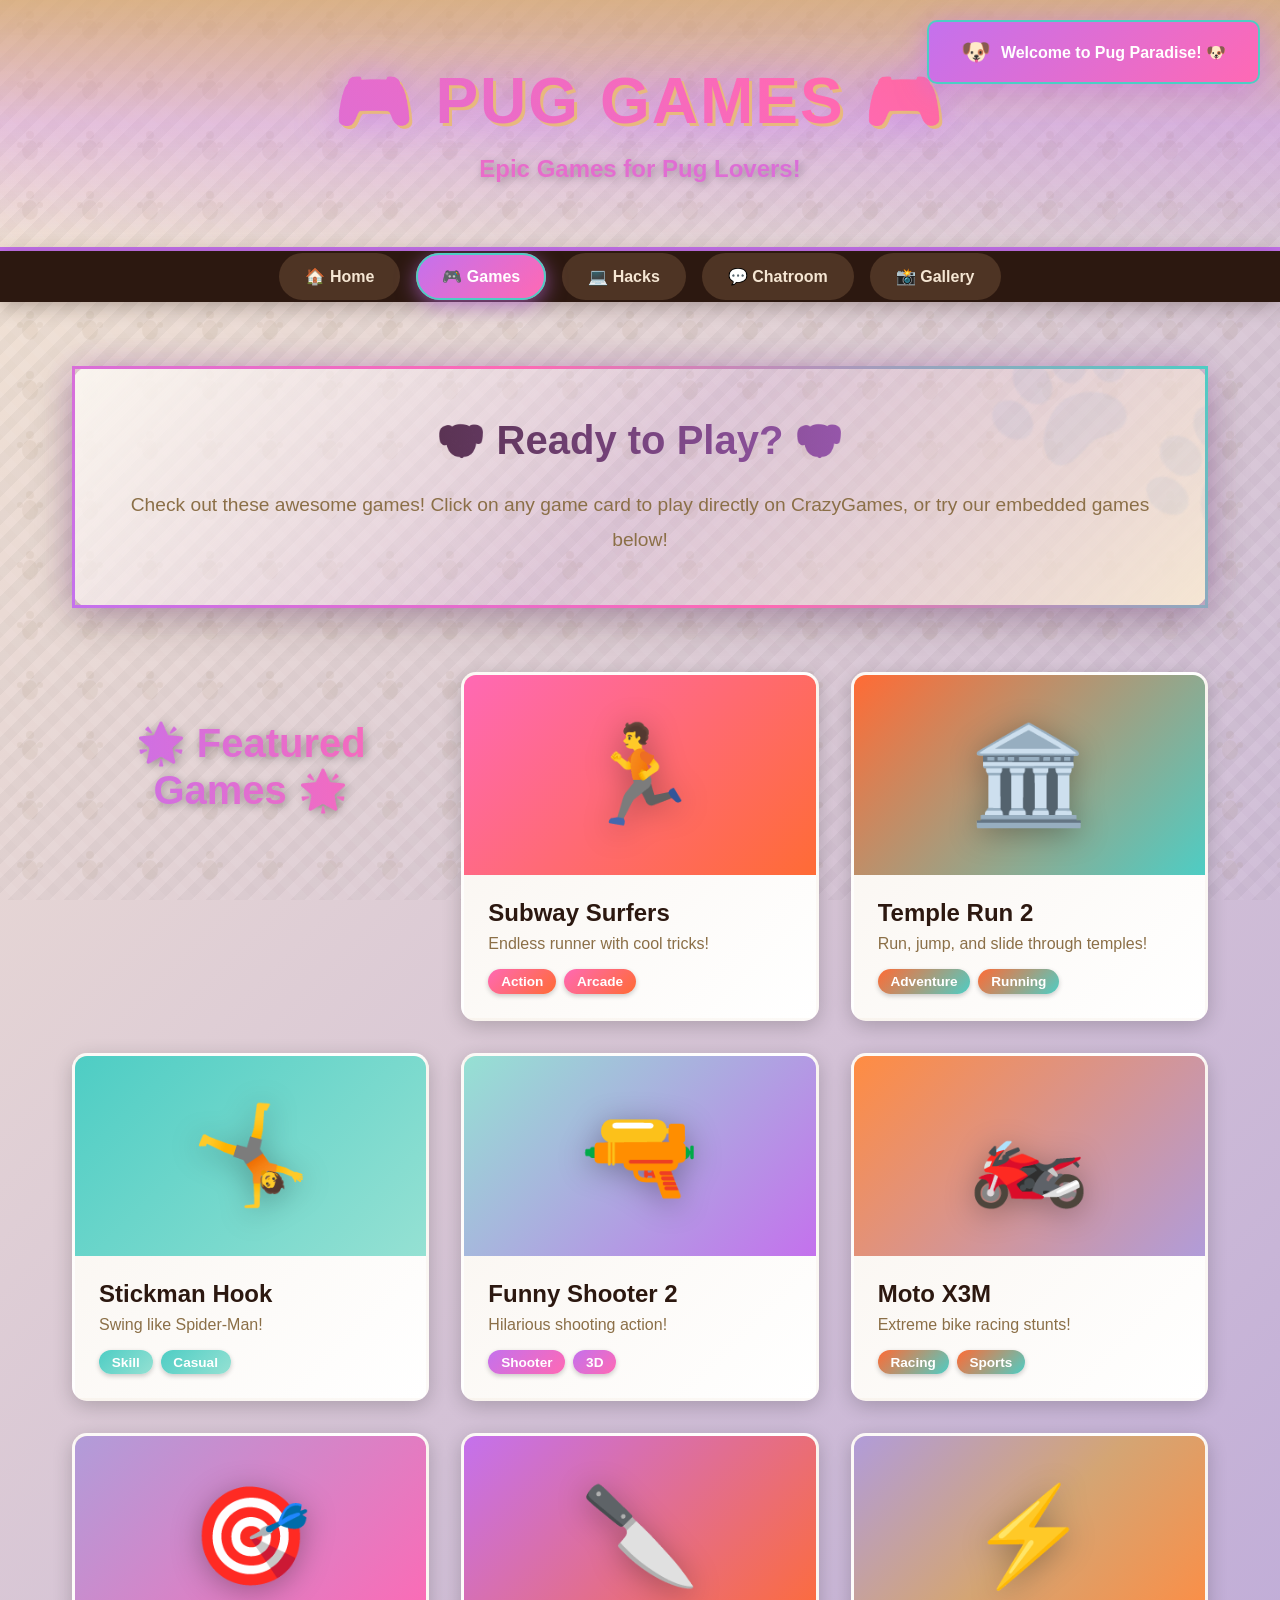
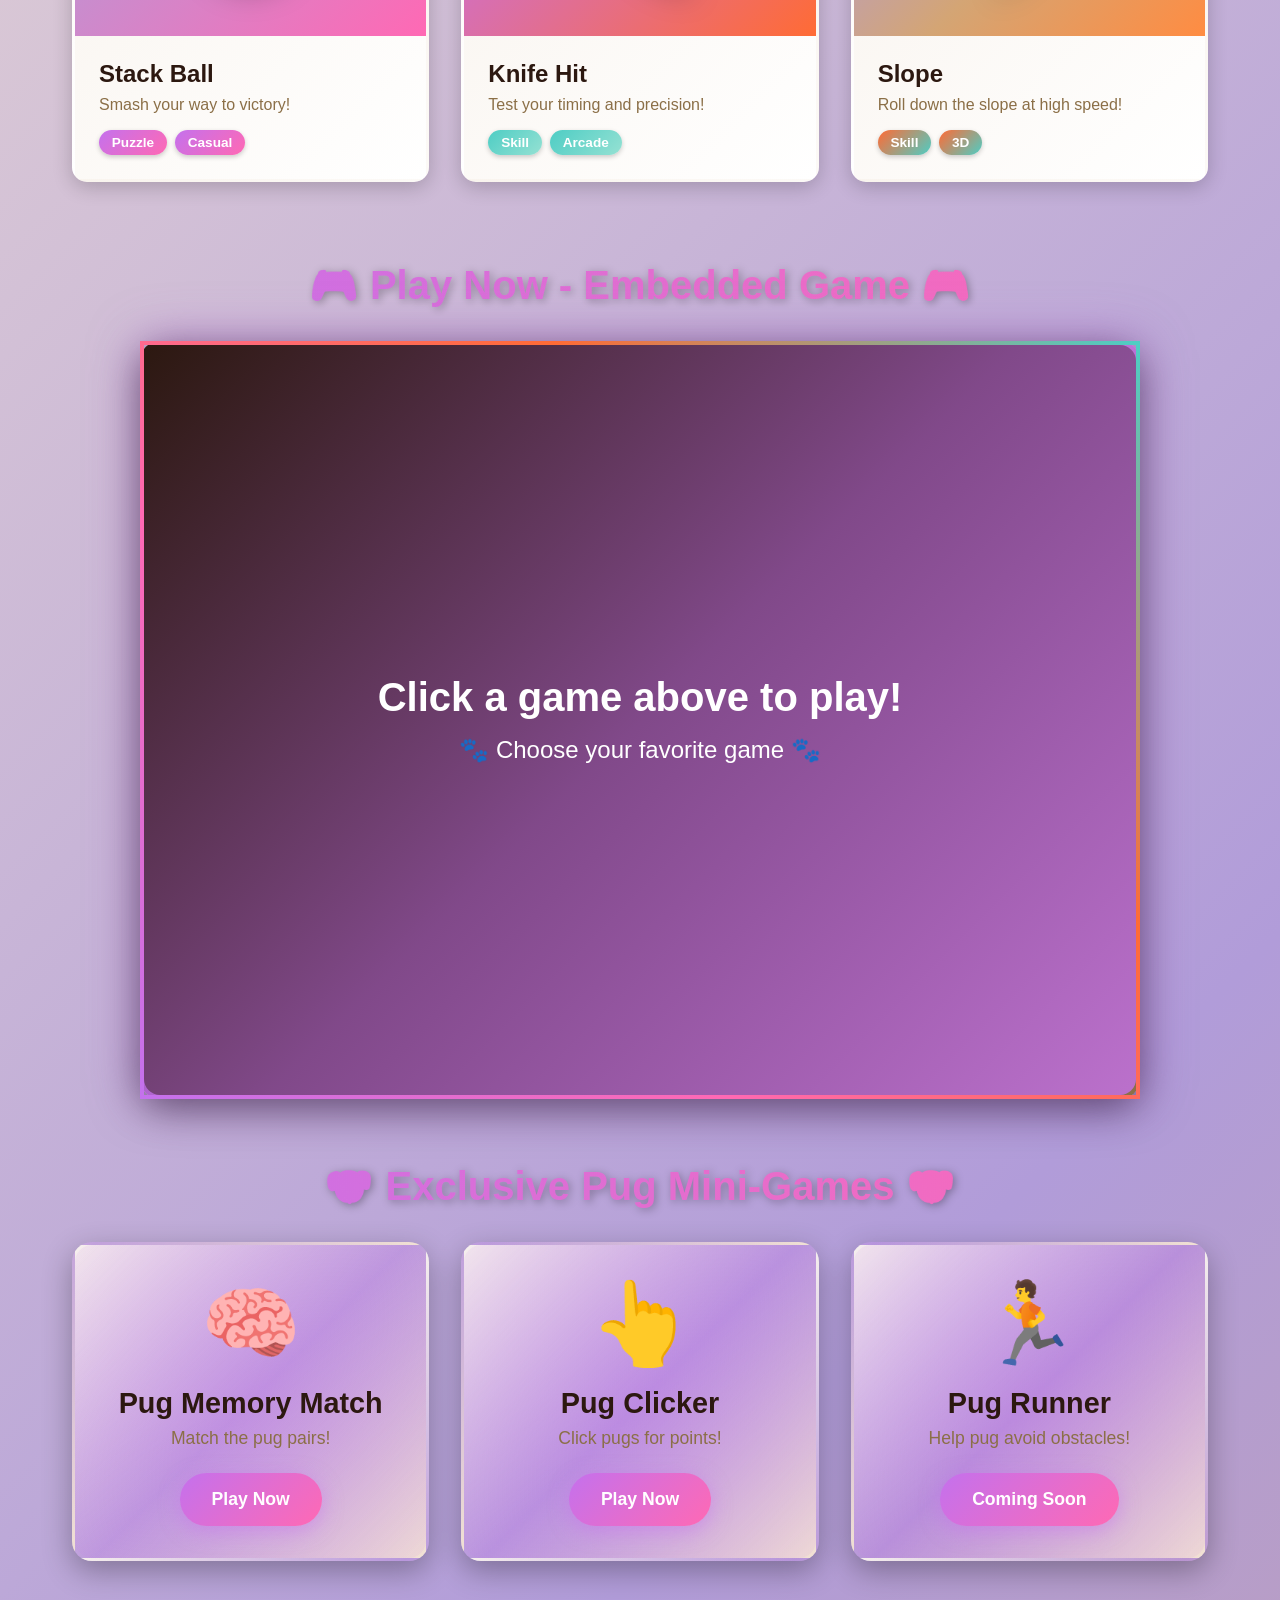
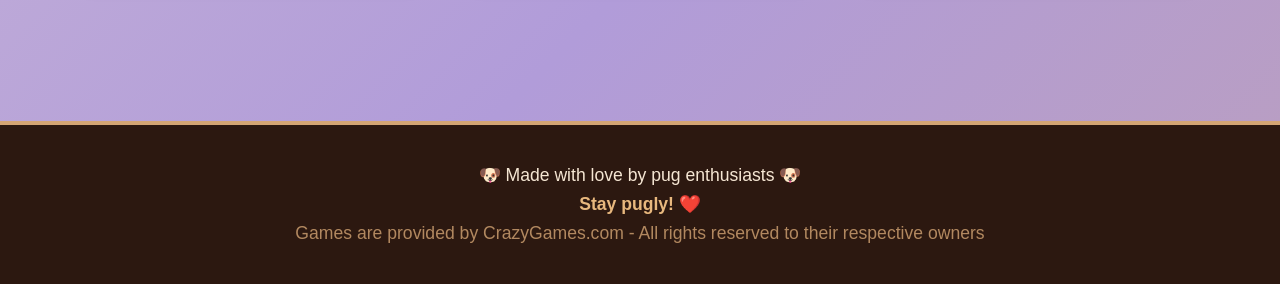
==== games.html @ 5ff5206b "Add games section with CrazyGames integration Created a vibrant games page featuring: - games.html: " ====
<!DOCTYPE html>
<html lang="en">
<head>
    <meta charset="UTF-8">
    <meta name="viewport" content="width=device-width, initial-scale=1.0">
    <title>Pug Paradise - Games</title>
    <link rel="stylesheet" href="styles.css">
    <link rel="stylesheet" href="games-styles.css">
</head>
<body>
    <div class="paw-prints"></div>

    <header class="hero">
        <div class="hero-content">
            <h1 class="glitch-text" data-text="🎮 PUG GAMES 🎮">🎮 PUG GAMES 🎮</h1>
            <p class="tagline">Epic Games for Pug Lovers!</p>
        </div>
    </header>

    <nav class="main-nav">
        <ul>
            <li><a href="index.html" class="nav-link">🏠 Home</a></li>
            <li><a href="games.html" class="nav-link active">🎮 Games</a></li>
            <li><a href="#hacks" class="nav-link">💻 Hacks</a></li>
            <li><a href="#chat" class="nav-link">💬 Chatroom</a></li>
            <li><a href="#gallery" class="nav-link">📸 Gallery</a></li>
        </ul>
    </nav>

    <main class="container">
        <section class="games-intro">
            <div class="pug-card">
                <h2>🐶 Ready to Play? 🐶</h2>
                <p>Check out these awesome games! Click on any game card to play directly on CrazyGames, or try our embedded games below!</p>
            </div>
        </section>

        <section class="games-grid">
            <h2 class="section-title">🌟 Featured Games 🌟</h2>

            <div class="game-card" data-game="subway-surfers">
                <div class="game-thumbnail">
                    <div class="game-icon">🏃</div>
                    <div class="play-overlay">
                        <span class="play-btn">▶ PLAY</span>
                    </div>
                </div>
                <div class="game-info">
                    <h3>Subway Surfers</h3>
                    <p>Endless runner with cool tricks!</p>
                    <div class="game-tags">
                        <span class="tag">Action</span>
                        <span class="tag">Arcade</span>
                    </div>
                </div>
            </div>

            <div class="game-card" data-game="temple-run-2">
                <div class="game-thumbnail">
                    <div class="game-icon">🏛️</div>
                    <div class="play-overlay">
                        <span class="play-btn">▶ PLAY</span>
                    </div>
                </div>
                <div class="game-info">
                    <h3>Temple Run 2</h3>
                    <p>Run, jump, and slide through temples!</p>
                    <div class="game-tags">
                        <span class="tag">Adventure</span>
                        <span class="tag">Running</span>
                    </div>
                </div>
            </div>

            <div class="game-card" data-game="stickman-hook">
                <div class="game-thumbnail">
                    <div class="game-icon">🤸</div>
                    <div class="play-overlay">
                        <span class="play-btn">▶ PLAY</span>
                    </div>
                </div>
                <div class="game-info">
                    <h3>Stickman Hook</h3>
                    <p>Swing like Spider-Man!</p>
                    <div class="game-tags">
                        <span class="tag">Skill</span>
                        <span class="tag">Casual</span>
                    </div>
                </div>
            </div>

            <div class="game-card" data-game="funny-shooter-2">
                <div class="game-thumbnail">
                    <div class="game-icon">🔫</div>
                    <div class="play-overlay">
                        <span class="play-btn">▶ PLAY</span>
                    </div>
                </div>
                <div class="game-info">
                    <h3>Funny Shooter 2</h3>
                    <p>Hilarious shooting action!</p>
                    <div class="game-tags">
                        <span class="tag">Shooter</span>
                        <span class="tag">3D</span>
                    </div>
                </div>
            </div>

            <div class="game-card" data-game="moto-x3m">
                <div class="game-thumbnail">
                    <div class="game-icon">🏍️</div>
                    <div class="play-overlay">
                        <span class="play-btn">▶ PLAY</span>
                    </div>
                </div>
                <div class="game-info">
                    <h3>Moto X3M</h3>
                    <p>Extreme bike racing stunts!</p>
                    <div class="game-tags">
                        <span class="tag">Racing</span>
                        <span class="tag">Sports</span>
                    </div>
                </div>
            </div>

            <div class="game-card" data-game="stack-ball">
                <div class="game-thumbnail">
                    <div class="game-icon">🎯</div>
                    <div class="play-overlay">
                        <span class="play-btn">▶ PLAY</span>
                    </div>
                </div>
                <div class="game-info">
                    <h3>Stack Ball</h3>
                    <p>Smash your way to victory!</p>
                    <div class="game-tags">
                        <span class="tag">Puzzle</span>
                        <span class="tag">Casual</span>
                    </div>
                </div>
            </div>

            <div class="game-card" data-game="knife-hit">
                <div class="game-thumbnail">
                    <div class="game-icon">🔪</div>
                    <div class="play-overlay">
                        <span class="play-btn">▶ PLAY</span>
                    </div>
                </div>
                <div class="game-info">
                    <h3>Knife Hit</h3>
                    <p>Test your timing and precision!</p>
                    <div class="game-tags">
                        <span class="tag">Skill</span>
                        <span class="tag">Arcade</span>
                    </div>
                </div>
            </div>

            <div class="game-card" data-game="slope">
                <div class="game-thumbnail">
                    <div class="game-icon">⚡</div>
                    <div class="play-overlay">
                        <span class="play-btn">▶ PLAY</span>
                    </div>
                </div>
                <div class="game-info">
                    <h3>Slope</h3>
                    <p>Roll down the slope at high speed!</p>
                    <div class="game-tags">
                        <span class="tag">Skill</span>
                        <span class="tag">3D</span>
                    </div>
                </div>
            </div>
        </section>

        <section class="embedded-game-section">
            <h2 class="section-title">🎮 Play Now - Embedded Game 🎮</h2>
            <div class="game-container">
                <div class="game-frame-wrapper">
                    <iframe id="game-frame"
                            src=""
                            frameborder="0"
                            allowfullscreen
                            allow="gamepad *;">
                    </iframe>
                    <div class="game-overlay">
                        <h3>Click a game above to play!</h3>
                        <p>🐾 Choose your favorite game 🐾</p>
                    </div>
                </div>
            </div>
        </section>

        <section class="pug-game-section">
            <h2 class="section-title">🐶 Exclusive Pug Mini-Games 🐶</h2>
            <div class="mini-games-grid">
                <div class="mini-game-card" id="pug-memory">
                    <div class="mini-game-icon">🧠</div>
                    <h3>Pug Memory Match</h3>
                    <p>Match the pug pairs!</p>
                    <button class="mini-game-btn">Play Now</button>
                </div>

                <div class="mini-game-card" id="pug-clicker">
                    <div class="mini-game-icon">👆</div>
                    <h3>Pug Clicker</h3>
                    <p>Click pugs for points!</p>
                    <button class="mini-game-btn">Play Now</button>
                </div>

                <div class="mini-game-card" id="pug-runner">
                    <div class="mini-game-icon">🏃</div>
                    <h3>Pug Runner</h3>
                    <p>Help pug avoid obstacles!</p>
                    <button class="mini-game-btn">Coming Soon</button>
                </div>
            </div>
        </section>
    </main>

    <footer class="pug-footer">
        <div class="footer-content">
            <p>🐶 Made with love by pug enthusiasts 🐶</p>
            <p class="footer-tagline">Stay pugly! ❤️</p>
            <p class="disclaimer">Games are provided by CrazyGames.com - All rights reserved to their respective owners</p>
        </div>
    </footer>

    <script src="script.js"></script>
    <script src="games-script.js"></script>
</body>
</html>
---- styles.css ----
/* Pug-Themed Color Palette */
:root {
    --pug-tan: #D4A574;
    --pug-dark: #2C1810;
    --pug-cream: #F5E6D3;
    --pug-brown: #8B6F47;
    --pug-light: #F9F4EE;
    --pug-accent: #E8B87E;
    --shadow: rgba(44, 24, 16, 0.3);

    /* Vibrant accent colors */
    --electric-purple: #C471ED;
    --hot-pink: #FF69B4;
    --neon-orange: #FF6B35;
    --sky-blue: #4ECDC4;
    --lime-green: #95E1D3;
    --sunset-orange: #FF8C42;
    --lavender: #B19CD9;
}

* {
    margin: 0;
    padding: 0;
    box-sizing: border-box;
}

body {
    font-family: 'Segoe UI', Tahoma, Geneva, Verdana, sans-serif;
    background: linear-gradient(135deg,
        var(--pug-cream) 0%,
        var(--lavender) 20%,
        var(--pug-tan) 40%,
        var(--sunset-orange) 60%,
        var(--hot-pink) 80%,
        var(--electric-purple) 100%);
    background-size: 400% 400%;
    animation: gradientShift 15s ease infinite;
    color: var(--pug-dark);
    min-height: 100vh;
    position: relative;
    overflow-x: hidden;
}

@keyframes gradientShift {
    0% { background-position: 0% 50%; }
    50% { background-position: 100% 50%; }
    100% { background-position: 0% 50%; }
}

/* Textured Background Effect */
body::before {
    content: '';
    position: fixed;
    top: 0;
    left: 0;
    width: 100%;
    height: 100%;
    background-image:
        repeating-linear-gradient(45deg, transparent, transparent 10px, rgba(255,255,255,.05) 10px, rgba(255,255,255,.05) 20px),
        repeating-linear-gradient(-45deg, transparent, transparent 10px, rgba(0,0,0,.03) 10px, rgba(0,0,0,.03) 20px);
    pointer-events: none;
    z-index: 0;
}

/* Animated Paw Prints Background */
.paw-prints {
    position: fixed;
    top: 0;
    left: 0;
    width: 100%;
    height: 100%;
    background-image: url("data:image/svg+xml,%3Csvg width='60' height='60' xmlns='http://www.w3.org/2000/svg'%3E%3Cg fill='%238B6F47' fill-opacity='0.08'%3E%3Ccircle cx='30' cy='15' r='4'/%3E%3Ccircle cx='20' cy='25' r='3'/%3E%3Ccircle cx='40' cy='25' r='3'/%3E%3Cellipse cx='30' cy='30' rx='8' ry='10'/%3E%3C/g%3E%3C/svg%3E");
    animation: pawScroll 60s linear infinite;
    pointer-events: none;
    z-index: 1;
}

@keyframes pawScroll {
    0% { transform: translateY(0); }
    100% { transform: translateY(60px); }
}

/* Hero Section */
.hero {
    position: relative;
    z-index: 2;
    text-align: center;
    padding: 4rem 2rem;
    background: linear-gradient(180deg,
        rgba(212, 165, 116, 0.8) 0%,
        rgba(199, 113, 237, 0.3) 50%,
        transparent 100%);
    border-bottom: 4px solid var(--electric-purple);
    box-shadow: 0 10px 30px var(--shadow), 0 0 40px rgba(199, 113, 237, 0.4);
}

.hero-content h1 {
    font-size: 4rem;
    font-weight: 900;
    background: linear-gradient(45deg,
        var(--electric-purple),
        var(--hot-pink),
        var(--neon-orange),
        var(--sky-blue),
        var(--lime-green));
    background-size: 300% 300%;
    -webkit-background-clip: text;
    -webkit-text-fill-color: transparent;
    background-clip: text;
    animation: bounce 2s ease-in-out infinite, rainbowText 5s ease infinite;
    margin-bottom: 1rem;
    letter-spacing: 2px;
    filter: drop-shadow(3px 3px 0px var(--pug-accent)) drop-shadow(0 0 20px rgba(199, 113, 237, 0.6));
}

@keyframes bounce {
    0%, 100% { transform: translateY(0); }
    50% { transform: translateY(-10px); }
}

@keyframes rainbowText {
    0% { background-position: 0% 50%; }
    50% { background-position: 100% 50%; }
    100% { background-position: 0% 50%; }
}

.tagline {
    font-size: 1.5rem;
    background: linear-gradient(90deg, var(--hot-pink), var(--electric-purple), var(--sky-blue));
    background-size: 200% 200%;
    -webkit-background-clip: text;
    -webkit-text-fill-color: transparent;
    background-clip: text;
    animation: rainbowText 3s ease infinite;
    font-weight: 700;
    filter: drop-shadow(2px 2px 4px rgba(0,0,0,0.3));
}

/* Glitch Effect */
.glitch-text {
    position: relative;
}

.glitch-text:hover::before,
.glitch-text:hover::after {
    content: attr(data-text);
    position: absolute;
    top: 0;
    left: 0;
    width: 100%;
    height: 100%;
}

.glitch-text:hover::before {
    animation: glitch 0.3s cubic-bezier(0.25, 0.46, 0.45, 0.94) both infinite;
    color: #ff00de;
    z-index: -1;
}

.glitch-text:hover::after {
    animation: glitch 0.3s cubic-bezier(0.25, 0.46, 0.45, 0.94) reverse both infinite;
    color: #00fff9;
    z-index: -2;
}

@keyframes glitch {
    0% { transform: translate(0); }
    20% { transform: translate(-2px, 2px); }
    40% { transform: translate(-2px, -2px); }
    60% { transform: translate(2px, 2px); }
    80% { transform: translate(2px, -2px); }
    100% { transform: translate(0); }
}

/* Navigation */
.main-nav {
    position: sticky;
    top: 0;
    z-index: 100;
    background: var(--pug-dark);
    box-shadow: 0 4px 20px var(--shadow);
}

.main-nav ul {
    display: flex;
    justify-content: center;
    list-style: none;
    padding: 1rem;
    flex-wrap: wrap;
    gap: 1rem;
}

.nav-link {
    color: var(--pug-cream);
    text-decoration: none;
    padding: 0.8rem 1.5rem;
    border-radius: 25px;
    font-weight: 600;
    transition: all 0.3s ease;
    background: rgba(212, 165, 116, 0.2);
    border: 2px solid transparent;
}

.nav-link:hover,
.nav-link.active {
    background: linear-gradient(135deg, var(--electric-purple), var(--hot-pink), var(--neon-orange));
    background-size: 200% 200%;
    animation: rainbowText 3s ease infinite;
    color: white;
    border-color: var(--sky-blue);
    transform: translateY(-2px) scale(1.05);
    box-shadow: 0 5px 20px rgba(199, 113, 237, 0.6);
}

/* Container */
.container {
    position: relative;
    z-index: 2;
    max-width: 1200px;
    margin: 0 auto;
    padding: 2rem;
}

/* Welcome Section */
.welcome-section {
    margin: 3rem 0;
}

.pug-card {
    background: linear-gradient(135deg,
        var(--pug-light) 0%,
        rgba(199, 113, 237, 0.1) 50%,
        var(--pug-cream) 100%);
    border-radius: 20px;
    padding: 3rem;
    box-shadow: 0 10px 40px var(--shadow), 0 0 30px rgba(199, 113, 237, 0.3);
    border: 3px solid transparent;
    border-image: linear-gradient(45deg, var(--electric-purple), var(--hot-pink), var(--sky-blue)) 1;
    text-align: center;
    position: relative;
    overflow: hidden;
    animation: cardPulse 4s ease-in-out infinite;
}

@keyframes cardPulse {
    0%, 100% { transform: scale(1); }
    50% { transform: scale(1.02); }
}

.pug-card::before {
    content: '🐾';
    position: absolute;
    font-size: 15rem;
    top: -5rem;
    right: -5rem;
    opacity: 0.05;
    transform: rotate(-20deg);
}

.pug-card h2 {
    font-size: 2.5rem;
    background: linear-gradient(90deg, var(--pug-dark), var(--electric-purple), var(--hot-pink));
    background-size: 200% 200%;
    -webkit-background-clip: text;
    -webkit-text-fill-color: transparent;
    background-clip: text;
    animation: rainbowText 4s ease infinite;
    margin-bottom: 1.5rem;
    position: relative;
}

.pug-ascii {
    font-size: 1.2rem;
    background: linear-gradient(90deg, var(--electric-purple), var(--hot-pink), var(--neon-orange), var(--sky-blue));
    background-size: 300% 300%;
    -webkit-background-clip: text;
    -webkit-text-fill-color: transparent;
    background-clip: text;
    animation: rainbowText 6s ease infinite, float 3s ease-in-out infinite;
    margin: 2rem 0;
    font-family: monospace;
    display: inline-block;
    padding: 1rem 2rem;
    border-radius: 10px;
    border: 2px solid var(--electric-purple);
    box-shadow: 0 0 20px rgba(199, 113, 237, 0.4);
}

@keyframes float {
    0%, 100% { transform: translateY(0px); }
    50% { transform: translateY(-10px); }
}

.pug-card p {
    font-size: 1.2rem;
    line-height: 1.8;
    color: var(--pug-brown);
    position: relative;
}

/* Features Section */
.features {
    display: grid;
    grid-template-columns: repeat(auto-fit, minmax(250px, 1fr));
    gap: 2rem;
    margin: 3rem 0;
}

.feature-card {
    background: linear-gradient(135deg, var(--pug-light) 0%, white 100%);
    padding: 2rem;
    border-radius: 15px;
    text-align: center;
    box-shadow: 0 5px 20px var(--shadow);
    border: 3px solid transparent;
    transition: all 0.3s ease;
    position: relative;
    overflow: hidden;
}

.feature-card:nth-child(1) {
    border-color: var(--electric-purple);
    box-shadow: 0 5px 20px rgba(199, 113, 237, 0.3);
}

.feature-card:nth-child(2) {
    border-color: var(--hot-pink);
    box-shadow: 0 5px 20px rgba(255, 105, 180, 0.3);
}

.feature-card:nth-child(3) {
    border-color: var(--neon-orange);
    box-shadow: 0 5px 20px rgba(255, 107, 53, 0.3);
}

.feature-card:nth-child(4) {
    border-color: var(--sky-blue);
    box-shadow: 0 5px 20px rgba(78, 205, 196, 0.3);
}

.feature-card::before {
    content: '';
    position: absolute;
    top: 0;
    left: -100%;
    width: 100%;
    height: 100%;
    background: linear-gradient(90deg, transparent, rgba(212, 165, 116, 0.3), transparent);
    transition: left 0.5s ease;
}

.feature-card:hover::before {
    left: 100%;
}

.feature-card:hover {
    transform: translateY(-10px) scale(1.05) rotate(2deg);
    animation: rainbow-border 2s linear infinite;
}

.feature-card:nth-child(1):hover {
    box-shadow: 0 15px 50px rgba(199, 113, 237, 0.6);
}

.feature-card:nth-child(2):hover {
    box-shadow: 0 15px 50px rgba(255, 105, 180, 0.6);
}

.feature-card:nth-child(3):hover {
    box-shadow: 0 15px 50px rgba(255, 107, 53, 0.6);
}

.feature-card:nth-child(4):hover {
    box-shadow: 0 15px 50px rgba(78, 205, 196, 0.6);
}

@keyframes rainbow-border {
    0% { filter: hue-rotate(0deg); }
    100% { filter: hue-rotate(360deg); }
}

.feature-icon {
    font-size: 4rem;
    margin-bottom: 1rem;
    animation: wiggle 2s ease-in-out infinite, iconPulse 1.5s ease-in-out infinite;
    filter: drop-shadow(0 5px 10px rgba(0,0,0,0.2));
}

@keyframes wiggle {
    0%, 100% { transform: rotate(0deg) scale(1); }
    25% { transform: rotate(-10deg) scale(1.1); }
    50% { transform: rotate(0deg) scale(1.15); }
    75% { transform: rotate(10deg) scale(1.1); }
}

@keyframes iconPulse {
    0%, 100% { filter: drop-shadow(0 5px 10px rgba(0,0,0,0.2)); }
    50% { filter: drop-shadow(0 5px 20px rgba(199, 113, 237, 0.6)); }
}

.feature-card h3 {
    font-size: 1.5rem;
    color: var(--pug-dark);
    margin-bottom: 1rem;
}

.feature-card p {
    color: var(--pug-brown);
    margin-bottom: 1.5rem;
    line-height: 1.6;
}

.pug-button {
    background: linear-gradient(135deg,
        var(--electric-purple),
        var(--hot-pink),
        var(--neon-orange),
        var(--sky-blue));
    background-size: 300% 300%;
    animation: rainbowText 4s ease infinite;
    color: white;
    border: none;
    padding: 0.8rem 2rem;
    border-radius: 25px;
    font-weight: 700;
    font-size: 1rem;
    cursor: pointer;
    transition: all 0.3s ease;
    box-shadow: 0 4px 15px rgba(199, 113, 237, 0.4);
}

.pug-button:hover {
    transform: scale(1.15) translateY(-2px);
    box-shadow: 0 8px 30px rgba(199, 113, 237, 0.7);
    animation: rainbowText 2s ease infinite, buttonBounce 0.5s ease infinite;
}

@keyframes buttonBounce {
    0%, 100% { transform: scale(1.15) translateY(-2px); }
    50% { transform: scale(1.2) translateY(-5px); }
}

/* Fun Facts Section */
.fun-facts {
    margin: 3rem 0;
    padding: 3rem;
    background: linear-gradient(135deg,
        var(--pug-dark) 0%,
        var(--electric-purple) 50%,
        var(--pug-brown) 100%);
    background-size: 200% 200%;
    animation: rainbowText 10s ease infinite;
    border-radius: 20px;
    box-shadow: 0 10px 40px var(--shadow), 0 0 50px rgba(199, 113, 237, 0.5);
}

.fun-facts h2 {
    color: var(--pug-cream);
    text-align: center;
    font-size: 2.5rem;
    margin-bottom: 2rem;
    text-shadow: 2px 2px 4px rgba(0,0,0,0.3);
}

.fact-container {
    display: grid;
    grid-template-columns: repeat(auto-fit, minmax(250px, 1fr));
    gap: 1.5rem;
}

.fact-item {
    background: linear-gradient(135deg,
        rgba(245, 230, 211, 0.95),
        rgba(199, 113, 237, 0.2),
        rgba(245, 230, 211, 0.95));
    background-size: 200% 200%;
    animation: rainbowText 8s ease infinite;
    padding: 1.5rem;
    border-radius: 10px;
    color: var(--pug-dark);
    font-weight: 600;
    box-shadow: 0 4px 15px rgba(0,0,0,0.2);
    transition: all 0.3s ease;
    border-left: 4px solid transparent;
    position: relative;
}

.fact-item:nth-child(1) {
    border-left-color: var(--electric-purple);
}

.fact-item:nth-child(2) {
    border-left-color: var(--hot-pink);
}

.fact-item:nth-child(3) {
    border-left-color: var(--sky-blue);
}

.fact-item:hover {
    transform: scale(1.08) rotate(1deg);
    box-shadow: 0 8px 35px rgba(199, 113, 237, 0.5);
}

/* Footer */
.pug-footer {
    position: relative;
    z-index: 2;
    background: var(--pug-dark);
    color: var(--pug-cream);
    text-align: center;
    padding: 2rem;
    margin-top: 4rem;
    border-top: 4px solid var(--pug-tan);
}

.footer-content p {
    margin: 0.5rem 0;
    font-size: 1.1rem;
}

.footer-tagline {
    font-weight: 700;
    color: var(--pug-accent);
    font-size: 1.3rem;
}

/* Responsive Design */
@media (max-width: 768px) {
    .hero-content h1 {
        font-size: 2.5rem;
    }

    .tagline {
        font-size: 1.2rem;
    }

    .pug-card {
        padding: 2rem 1rem;
    }

    .features {
        grid-template-columns: 1fr;
    }
}
---- games-styles.css ----
/* Games Page Specific Styles */

.games-intro {
    margin: 2rem 0;
}

.section-title {
    text-align: center;
    font-size: 2.5rem;
    background: linear-gradient(90deg,
        var(--electric-purple),
        var(--hot-pink),
        var(--neon-orange),
        var(--sky-blue));
    background-size: 300% 300%;
    -webkit-background-clip: text;
    -webkit-text-fill-color: transparent;
    background-clip: text;
    animation: rainbowText 5s ease infinite;
    margin: 3rem 0 2rem 0;
    filter: drop-shadow(2px 2px 4px rgba(0,0,0,0.3));
}

/* Games Grid */
.games-grid {
    margin: 3rem 0;
}

.games-grid {
    display: grid;
    grid-template-columns: repeat(auto-fill, minmax(280px, 1fr));
    gap: 2rem;
    padding: 1rem 0;
}

.game-card {
    background: linear-gradient(135deg, var(--pug-light) 0%, white 100%);
    border-radius: 15px;
    overflow: hidden;
    box-shadow: 0 5px 20px rgba(0,0,0,0.2);
    transition: all 0.3s ease;
    cursor: pointer;
    position: relative;
    border: 3px solid transparent;
    animation: cardFloat 6s ease-in-out infinite;
}

@keyframes cardFloat {
    0%, 100% { transform: translateY(0px); }
    50% { transform: translateY(-5px); }
}

.game-card:nth-child(odd) {
    animation-delay: -3s;
}

.game-card:hover {
    transform: translateY(-15px) scale(1.05) rotate(1deg);
    box-shadow: 0 20px 40px rgba(199, 113, 237, 0.6);
    border-color: var(--electric-purple);
}

.game-card:nth-child(2n):hover {
    border-color: var(--hot-pink);
}

.game-card:nth-child(3n):hover {
    border-color: var(--neon-orange);
}

.game-card:nth-child(4n):hover {
    border-color: var(--sky-blue);
}

.game-thumbnail {
    position: relative;
    height: 200px;
    background: linear-gradient(135deg,
        var(--lavender),
        var(--pug-tan),
        var(--sunset-orange));
    display: flex;
    align-items: center;
    justify-content: center;
    overflow: hidden;
}

.game-card:nth-child(1) .game-thumbnail {
    background: linear-gradient(135deg, var(--electric-purple), var(--hot-pink));
}

.game-card:nth-child(2) .game-thumbnail {
    background: linear-gradient(135deg, var(--hot-pink), var(--neon-orange));
}

.game-card:nth-child(3) .game-thumbnail {
    background: linear-gradient(135deg, var(--neon-orange), var(--sky-blue));
}

.game-card:nth-child(4) .game-thumbnail {
    background: linear-gradient(135deg, var(--sky-blue), var(--lime-green));
}

.game-card:nth-child(5) .game-thumbnail {
    background: linear-gradient(135deg, var(--lime-green), var(--electric-purple));
}

.game-card:nth-child(6) .game-thumbnail {
    background: linear-gradient(135deg, var(--sunset-orange), var(--lavender));
}

.game-card:nth-child(7) .game-thumbnail {
    background: linear-gradient(135deg, var(--lavender), var(--hot-pink));
}

.game-card:nth-child(8) .game-thumbnail {
    background: linear-gradient(135deg, var(--electric-purple), var(--neon-orange));
}

.game-icon {
    font-size: 6rem;
    animation: gameIconBounce 2s ease-in-out infinite;
    filter: drop-shadow(0 5px 15px rgba(0,0,0,0.3));
}

@keyframes gameIconBounce {
    0%, 100% { transform: scale(1) rotate(0deg); }
    25% { transform: scale(1.1) rotate(-5deg); }
    50% { transform: scale(1.2) rotate(0deg); }
    75% { transform: scale(1.1) rotate(5deg); }
}

.play-overlay {
    position: absolute;
    top: 0;
    left: 0;
    width: 100%;
    height: 100%;
    background: rgba(0, 0, 0, 0.7);
    display: flex;
    align-items: center;
    justify-content: center;
    opacity: 0;
    transition: opacity 0.3s ease;
}

.game-card:hover .play-overlay {
    opacity: 1;
}

.play-btn {
    font-size: 2rem;
    font-weight: 900;
    color: white;
    background: linear-gradient(135deg,
        var(--electric-purple),
        var(--hot-pink),
        var(--neon-orange));
    background-size: 200% 200%;
    animation: rainbowText 3s ease infinite;
    padding: 1rem 2rem;
    border-radius: 50px;
    box-shadow: 0 5px 20px rgba(255,255,255,0.3);
    transform: scale(0.8);
    transition: transform 0.3s ease;
}

.game-card:hover .play-btn {
    transform: scale(1);
    animation: rainbowText 1s ease infinite, pulse 1s ease infinite;
}

@keyframes pulse {
    0%, 100% { transform: scale(1); }
    50% { transform: scale(1.1); }
}

.game-info {
    padding: 1.5rem;
}

.game-info h3 {
    font-size: 1.5rem;
    color: var(--pug-dark);
    margin-bottom: 0.5rem;
    font-weight: 700;
}

.game-info p {
    color: var(--pug-brown);
    margin-bottom: 1rem;
    font-size: 1rem;
}

.game-tags {
    display: flex;
    gap: 0.5rem;
    flex-wrap: wrap;
}

.tag {
    background: linear-gradient(135deg, var(--electric-purple), var(--hot-pink));
    color: white;
    padding: 0.3rem 0.8rem;
    border-radius: 15px;
    font-size: 0.85rem;
    font-weight: 600;
    box-shadow: 0 2px 5px rgba(0,0,0,0.2);
}

.game-card:nth-child(2n) .tag {
    background: linear-gradient(135deg, var(--hot-pink), var(--neon-orange));
}

.game-card:nth-child(3n) .tag {
    background: linear-gradient(135deg, var(--neon-orange), var(--sky-blue));
}

.game-card:nth-child(4n) .tag {
    background: linear-gradient(135deg, var(--sky-blue), var(--lime-green));
}

/* Embedded Game Section */
.embedded-game-section {
    margin: 4rem 0;
}

.game-container {
    max-width: 1000px;
    margin: 0 auto;
}

.game-frame-wrapper {
    position: relative;
    width: 100%;
    padding-top: 75%; /* 4:3 aspect ratio */
    background: linear-gradient(135deg,
        var(--pug-dark),
        var(--electric-purple),
        var(--pug-brown));
    border-radius: 20px;
    overflow: hidden;
    box-shadow: 0 10px 40px rgba(0,0,0,0.5), 0 0 50px rgba(199, 113, 237, 0.5);
    border: 4px solid transparent;
    border-image: linear-gradient(45deg,
        var(--electric-purple),
        var(--hot-pink),
        var(--neon-orange),
        var(--sky-blue)) 1;
}

#game-frame {
    position: absolute;
    top: 0;
    left: 0;
    width: 100%;
    height: 100%;
    border: none;
}

.game-overlay {
    position: absolute;
    top: 0;
    left: 0;
    width: 100%;
    height: 100%;
    background: linear-gradient(135deg,
        rgba(44, 24, 16, 0.9),
        rgba(199, 113, 237, 0.8));
    display: flex;
    flex-direction: column;
    align-items: center;
    justify-content: center;
    color: white;
    text-align: center;
    padding: 2rem;
    transition: opacity 0.3s ease;
}

.game-overlay.hidden {
    opacity: 0;
    pointer-events: none;
}

.game-overlay h3 {
    font-size: 2.5rem;
    margin-bottom: 1rem;
    animation: bounce 2s ease-in-out infinite;
}

.game-overlay p {
    font-size: 1.5rem;
    animation: float 3s ease-in-out infinite;
}

/* Mini Games Section */
.pug-game-section {
    margin: 4rem 0;
}

.mini-games-grid {
    display: grid;
    grid-template-columns: repeat(auto-fit, minmax(300px, 1fr));
    gap: 2rem;
    margin-top: 2rem;
}

.mini-game-card {
    background: linear-gradient(135deg,
        rgba(249, 244, 238, 0.95),
        rgba(199, 113, 237, 0.2),
        rgba(245, 230, 211, 0.95));
    border-radius: 20px;
    padding: 2rem;
    text-align: center;
    box-shadow: 0 10px 30px rgba(0,0,0,0.3);
    border: 3px solid transparent;
    transition: all 0.3s ease;
    position: relative;
    overflow: hidden;
}

.mini-game-card::before {
    content: '';
    position: absolute;
    top: -50%;
    left: -50%;
    width: 200%;
    height: 200%;
    background: radial-gradient(circle,
        rgba(199, 113, 237, 0.3) 0%,
        transparent 70%);
    animation: rotateGradient 10s linear infinite;
}

@keyframes rotateGradient {
    0% { transform: rotate(0deg); }
    100% { transform: rotate(360deg); }
}

.mini-game-card:hover {
    transform: translateY(-10px) scale(1.05);
    border-color: var(--electric-purple);
    box-shadow: 0 15px 50px rgba(199, 113, 237, 0.6);
}

.mini-game-card:nth-child(2):hover {
    border-color: var(--hot-pink);
}

.mini-game-card:nth-child(3):hover {
    border-color: var(--sky-blue);
}

.mini-game-icon {
    font-size: 5rem;
    margin-bottom: 1rem;
    animation: wiggle 3s ease-in-out infinite;
    position: relative;
    z-index: 1;
}

.mini-game-card h3 {
    font-size: 1.8rem;
    color: var(--pug-dark);
    margin-bottom: 0.5rem;
    position: relative;
    z-index: 1;
}

.mini-game-card p {
    color: var(--pug-brown);
    margin-bottom: 1.5rem;
    font-size: 1.1rem;
    position: relative;
    z-index: 1;
}

.mini-game-btn {
    background: linear-gradient(135deg,
        var(--electric-purple),
        var(--hot-pink),
        var(--neon-orange));
    background-size: 200% 200%;
    animation: rainbowText 4s ease infinite;
    color: white;
    border: none;
    padding: 1rem 2rem;
    border-radius: 30px;
    font-size: 1.1rem;
    font-weight: 700;
    cursor: pointer;
    box-shadow: 0 5px 20px rgba(199, 113, 237, 0.5);
    transition: all 0.3s ease;
    position: relative;
    z-index: 1;
}

.mini-game-btn:hover {
    transform: scale(1.1);
    box-shadow: 0 8px 30px rgba(199, 113, 237, 0.8);
}

.mini-game-btn:active {
    transform: scale(0.95);
}

/* Footer disclaimer */
.disclaimer {
    font-size: 0.9rem;
    color: var(--pug-tan);
    margin-top: 1rem;
    opacity: 0.8;
}

/* Responsive Design */
@media (max-width: 768px) {
    .games-grid {
        grid-template-columns: 1fr;
    }

    .game-frame-wrapper {
        padding-top: 100%; /* Square on mobile */
    }

    .section-title {
        font-size: 2rem;
    }

    .mini-games-grid {
        grid-template-columns: 1fr;
    }
}

@media (max-width: 480px) {
    .game-card {
        margin: 0 auto;
        max-width: 100%;
    }

    .game-info h3 {
        font-size: 1.3rem;
    }

    .play-btn {
        font-size: 1.5rem;
        padding: 0.8rem 1.5rem;
    }
}
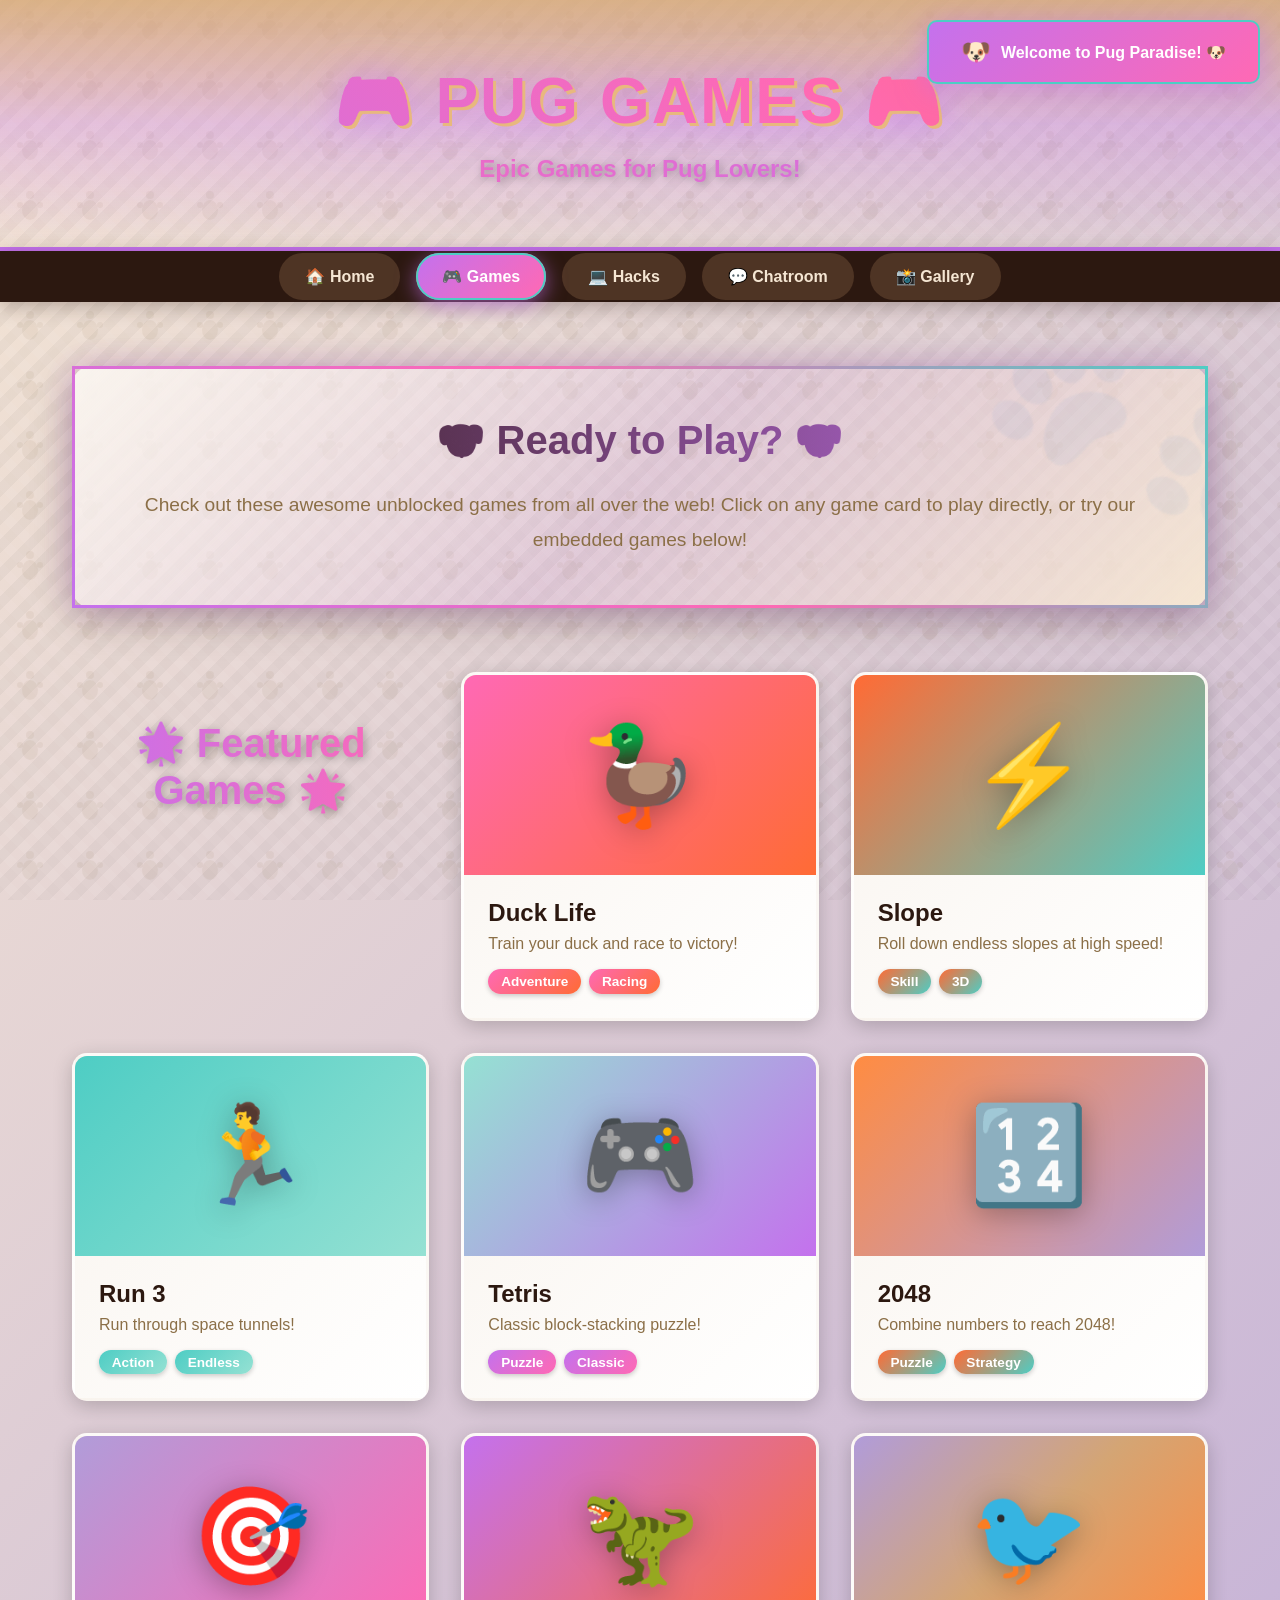
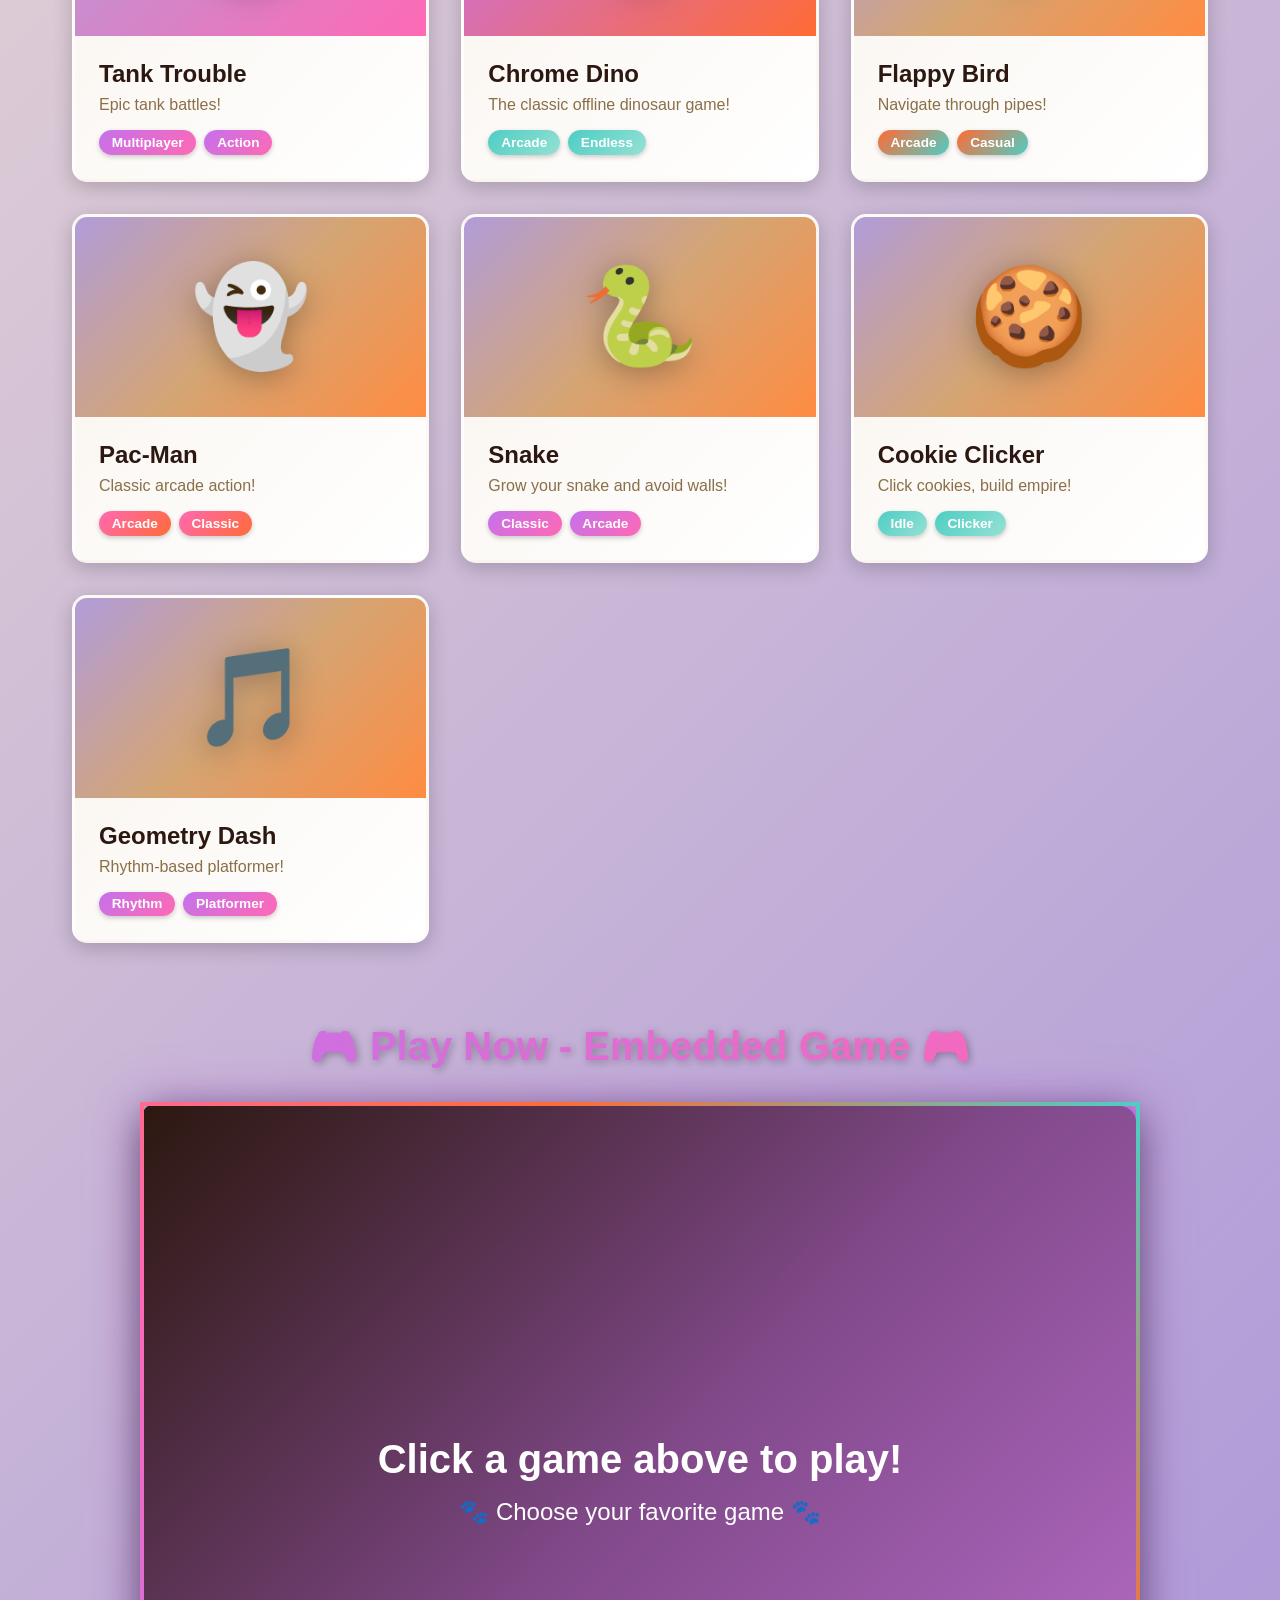
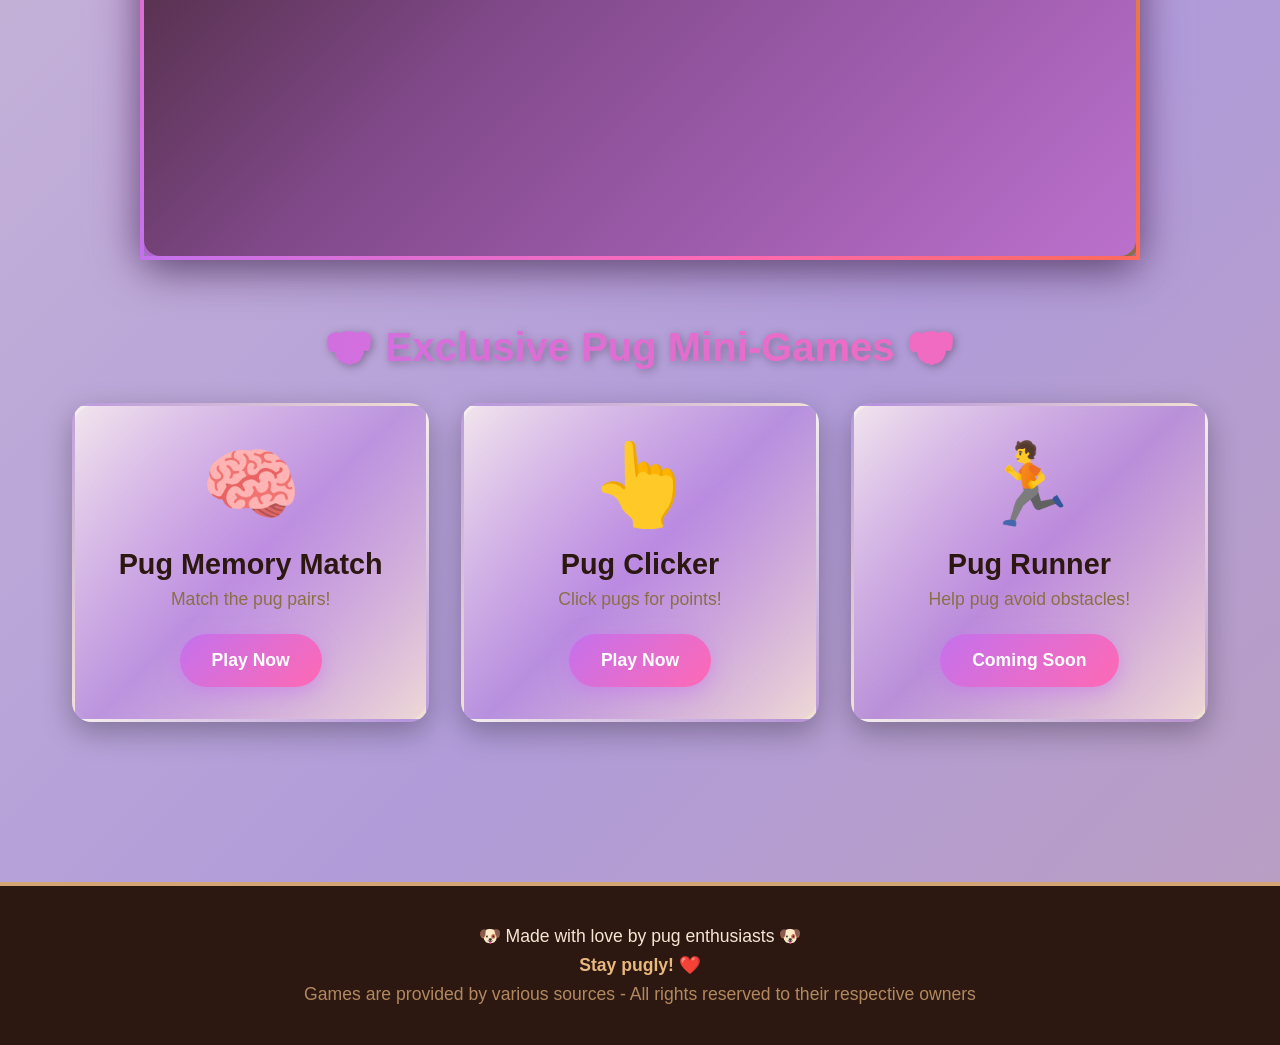
==== commit c5ad9f00: "Replace CrazyGames with diverse unblocked games from multiple sources - Removed all 8 CrazyGames ent" ====
--- a/games.html
+++ b/games.html
@@ -31,133 +31,31 @@
         <section class="games-intro">
             <div class="pug-card">
                 <h2>🐶 Ready to Play? 🐶</h2>
-                <p>Check out these awesome games! Click on any game card to play directly on CrazyGames, or try our embedded games below!</p>
+                <p>Check out these awesome unblocked games from all over the web! Click on any game card to play directly, or try our embedded games below!</p>
             </div>
         </section>
 
         <section class="games-grid">
             <h2 class="section-title">🌟 Featured Games 🌟</h2>
 
-            <div class="game-card" data-game="subway-surfers">
-                <div class="game-thumbnail">
-                    <div class="game-icon">🏃</div>
-                    <div class="play-overlay">
-                        <span class="play-btn">▶ PLAY</span>
-                    </div>
-                </div>
-                <div class="game-info">
-                    <h3>Subway Surfers</h3>
-                    <p>Endless runner with cool tricks!</p>
-                    <div class="game-tags">
-                        <span class="tag">Action</span>
-                        <span class="tag">Arcade</span>
-                    </div>
-                </div>
-            </div>
-
-            <div class="game-card" data-game="temple-run-2">
-                <div class="game-thumbnail">
-                    <div class="game-icon">🏛️</div>
-                    <div class="play-overlay">
-                        <span class="play-btn">▶ PLAY</span>
-                    </div>
-                </div>
-                <div class="game-info">
-                    <h3>Temple Run 2</h3>
-                    <p>Run, jump, and slide through temples!</p>
+            <div class="game-card" data-game="duck-life">
+                <div class="game-thumbnail">
+                    <div class="game-icon">🦆</div>
+                    <div class="play-overlay">
+                        <span class="play-btn">▶ PLAY</span>
+                    </div>
+                </div>
+                <div class="game-info">
+                    <h3>Duck Life</h3>
+                    <p>Train your duck and race to victory!</p>
                     <div class="game-tags">
                         <span class="tag">Adventure</span>
-                        <span class="tag">Running</span>
-                    </div>
-                </div>
-            </div>
-
-            <div class="game-card" data-game="stickman-hook">
-                <div class="game-thumbnail">
-                    <div class="game-icon">🤸</div>
-                    <div class="play-overlay">
-                        <span class="play-btn">▶ PLAY</span>
-                    </div>
-                </div>
-                <div class="game-info">
-                    <h3>Stickman Hook</h3>
-                    <p>Swing like Spider-Man!</p>
-                    <div class="game-tags">
-                        <span class="tag">Skill</span>
-                        <span class="tag">Casual</span>
-                    </div>
-                </div>
-            </div>
-
-            <div class="game-card" data-game="funny-shooter-2">
-                <div class="game-thumbnail">
-                    <div class="game-icon">🔫</div>
-                    <div class="play-overlay">
-                        <span class="play-btn">▶ PLAY</span>
-                    </div>
-                </div>
-                <div class="game-info">
-                    <h3>Funny Shooter 2</h3>
-                    <p>Hilarious shooting action!</p>
-                    <div class="game-tags">
-                        <span class="tag">Shooter</span>
-                        <span class="tag">3D</span>
-                    </div>
-                </div>
-            </div>
-
-            <div class="game-card" data-game="moto-x3m">
-                <div class="game-thumbnail">
-                    <div class="game-icon">🏍️</div>
-                    <div class="play-overlay">
-                        <span class="play-btn">▶ PLAY</span>
-                    </div>
-                </div>
-                <div class="game-info">
-                    <h3>Moto X3M</h3>
-                    <p>Extreme bike racing stunts!</p>
-                    <div class="game-tags">
                         <span class="tag">Racing</span>
-                        <span class="tag">Sports</span>
-                    </div>
-                </div>
-            </div>
-
-            <div class="game-card" data-game="stack-ball">
-                <div class="game-thumbnail">
-                    <div class="game-icon">🎯</div>
-                    <div class="play-overlay">
-                        <span class="play-btn">▶ PLAY</span>
-                    </div>
-                </div>
-                <div class="game-info">
-                    <h3>Stack Ball</h3>
-                    <p>Smash your way to victory!</p>
-                    <div class="game-tags">
-                        <span class="tag">Puzzle</span>
-                        <span class="tag">Casual</span>
-                    </div>
-                </div>
-            </div>
-
-            <div class="game-card" data-game="knife-hit">
-                <div class="game-thumbnail">
-                    <div class="game-icon">🔪</div>
-                    <div class="play-overlay">
-                        <span class="play-btn">▶ PLAY</span>
-                    </div>
-                </div>
-                <div class="game-info">
-                    <h3>Knife Hit</h3>
-                    <p>Test your timing and precision!</p>
-                    <div class="game-tags">
-                        <span class="tag">Skill</span>
-                        <span class="tag">Arcade</span>
-                    </div>
-                </div>
-            </div>
-
-            <div class="game-card" data-game="slope">
+                    </div>
+                </div>
+            </div>
+
+            <div class="game-card" data-game="slope-unblocked">
                 <div class="game-thumbnail">
                     <div class="game-icon">⚡</div>
                     <div class="play-overlay">
@@ -166,10 +64,180 @@
                 </div>
                 <div class="game-info">
                     <h3>Slope</h3>
-                    <p>Roll down the slope at high speed!</p>
+                    <p>Roll down endless slopes at high speed!</p>
                     <div class="game-tags">
                         <span class="tag">Skill</span>
                         <span class="tag">3D</span>
+                    </div>
+                </div>
+            </div>
+
+            <div class="game-card" data-game="run-3">
+                <div class="game-thumbnail">
+                    <div class="game-icon">🏃</div>
+                    <div class="play-overlay">
+                        <span class="play-btn">▶ PLAY</span>
+                    </div>
+                </div>
+                <div class="game-info">
+                    <h3>Run 3</h3>
+                    <p>Run through space tunnels!</p>
+                    <div class="game-tags">
+                        <span class="tag">Action</span>
+                        <span class="tag">Endless</span>
+                    </div>
+                </div>
+            </div>
+
+            <div class="game-card" data-game="tetris">
+                <div class="game-thumbnail">
+                    <div class="game-icon">🎮</div>
+                    <div class="play-overlay">
+                        <span class="play-btn">▶ PLAY</span>
+                    </div>
+                </div>
+                <div class="game-info">
+                    <h3>Tetris</h3>
+                    <p>Classic block-stacking puzzle!</p>
+                    <div class="game-tags">
+                        <span class="tag">Puzzle</span>
+                        <span class="tag">Classic</span>
+                    </div>
+                </div>
+            </div>
+
+            <div class="game-card" data-game="2048">
+                <div class="game-thumbnail">
+                    <div class="game-icon">🔢</div>
+                    <div class="play-overlay">
+                        <span class="play-btn">▶ PLAY</span>
+                    </div>
+                </div>
+                <div class="game-info">
+                    <h3>2048</h3>
+                    <p>Combine numbers to reach 2048!</p>
+                    <div class="game-tags">
+                        <span class="tag">Puzzle</span>
+                        <span class="tag">Strategy</span>
+                    </div>
+                </div>
+            </div>
+
+            <div class="game-card" data-game="tank-trouble">
+                <div class="game-thumbnail">
+                    <div class="game-icon">🎯</div>
+                    <div class="play-overlay">
+                        <span class="play-btn">▶ PLAY</span>
+                    </div>
+                </div>
+                <div class="game-info">
+                    <h3>Tank Trouble</h3>
+                    <p>Epic tank battles!</p>
+                    <div class="game-tags">
+                        <span class="tag">Multiplayer</span>
+                        <span class="tag">Action</span>
+                    </div>
+                </div>
+            </div>
+
+            <div class="game-card" data-game="chrome-dino">
+                <div class="game-thumbnail">
+                    <div class="game-icon">🦖</div>
+                    <div class="play-overlay">
+                        <span class="play-btn">▶ PLAY</span>
+                    </div>
+                </div>
+                <div class="game-info">
+                    <h3>Chrome Dino</h3>
+                    <p>The classic offline dinosaur game!</p>
+                    <div class="game-tags">
+                        <span class="tag">Arcade</span>
+                        <span class="tag">Endless</span>
+                    </div>
+                </div>
+            </div>
+
+            <div class="game-card" data-game="flappy-bird">
+                <div class="game-thumbnail">
+                    <div class="game-icon">🐦</div>
+                    <div class="play-overlay">
+                        <span class="play-btn">▶ PLAY</span>
+                    </div>
+                </div>
+                <div class="game-info">
+                    <h3>Flappy Bird</h3>
+                    <p>Navigate through pipes!</p>
+                    <div class="game-tags">
+                        <span class="tag">Arcade</span>
+                        <span class="tag">Casual</span>
+                    </div>
+                </div>
+            </div>
+
+            <div class="game-card" data-game="pacman">
+                <div class="game-thumbnail">
+                    <div class="game-icon">👻</div>
+                    <div class="play-overlay">
+                        <span class="play-btn">▶ PLAY</span>
+                    </div>
+                </div>
+                <div class="game-info">
+                    <h3>Pac-Man</h3>
+                    <p>Classic arcade action!</p>
+                    <div class="game-tags">
+                        <span class="tag">Arcade</span>
+                        <span class="tag">Classic</span>
+                    </div>
+                </div>
+            </div>
+
+            <div class="game-card" data-game="snake">
+                <div class="game-thumbnail">
+                    <div class="game-icon">🐍</div>
+                    <div class="play-overlay">
+                        <span class="play-btn">▶ PLAY</span>
+                    </div>
+                </div>
+                <div class="game-info">
+                    <h3>Snake</h3>
+                    <p>Grow your snake and avoid walls!</p>
+                    <div class="game-tags">
+                        <span class="tag">Classic</span>
+                        <span class="tag">Arcade</span>
+                    </div>
+                </div>
+            </div>
+
+            <div class="game-card" data-game="cookie-clicker">
+                <div class="game-thumbnail">
+                    <div class="game-icon">🍪</div>
+                    <div class="play-overlay">
+                        <span class="play-btn">▶ PLAY</span>
+                    </div>
+                </div>
+                <div class="game-info">
+                    <h3>Cookie Clicker</h3>
+                    <p>Click cookies, build empire!</p>
+                    <div class="game-tags">
+                        <span class="tag">Idle</span>
+                        <span class="tag">Clicker</span>
+                    </div>
+                </div>
+            </div>
+
+            <div class="game-card" data-game="geo-dash">
+                <div class="game-thumbnail">
+                    <div class="game-icon">🎵</div>
+                    <div class="play-overlay">
+                        <span class="play-btn">▶ PLAY</span>
+                    </div>
+                </div>
+                <div class="game-info">
+                    <h3>Geometry Dash</h3>
+                    <p>Rhythm-based platformer!</p>
+                    <div class="game-tags">
+                        <span class="tag">Rhythm</span>
+                        <span class="tag">Platformer</span>
                     </div>
                 </div>
             </div>
@@ -224,7 +292,7 @@
         <div class="footer-content">
             <p>🐶 Made with love by pug enthusiasts 🐶</p>
             <p class="footer-tagline">Stay pugly! ❤️</p>
-            <p class="disclaimer">Games are provided by CrazyGames.com - All rights reserved to their respective owners</p>
+            <p class="disclaimer">Games are provided by various sources - All rights reserved to their respective owners</p>
         </div>
     </footer>
 
